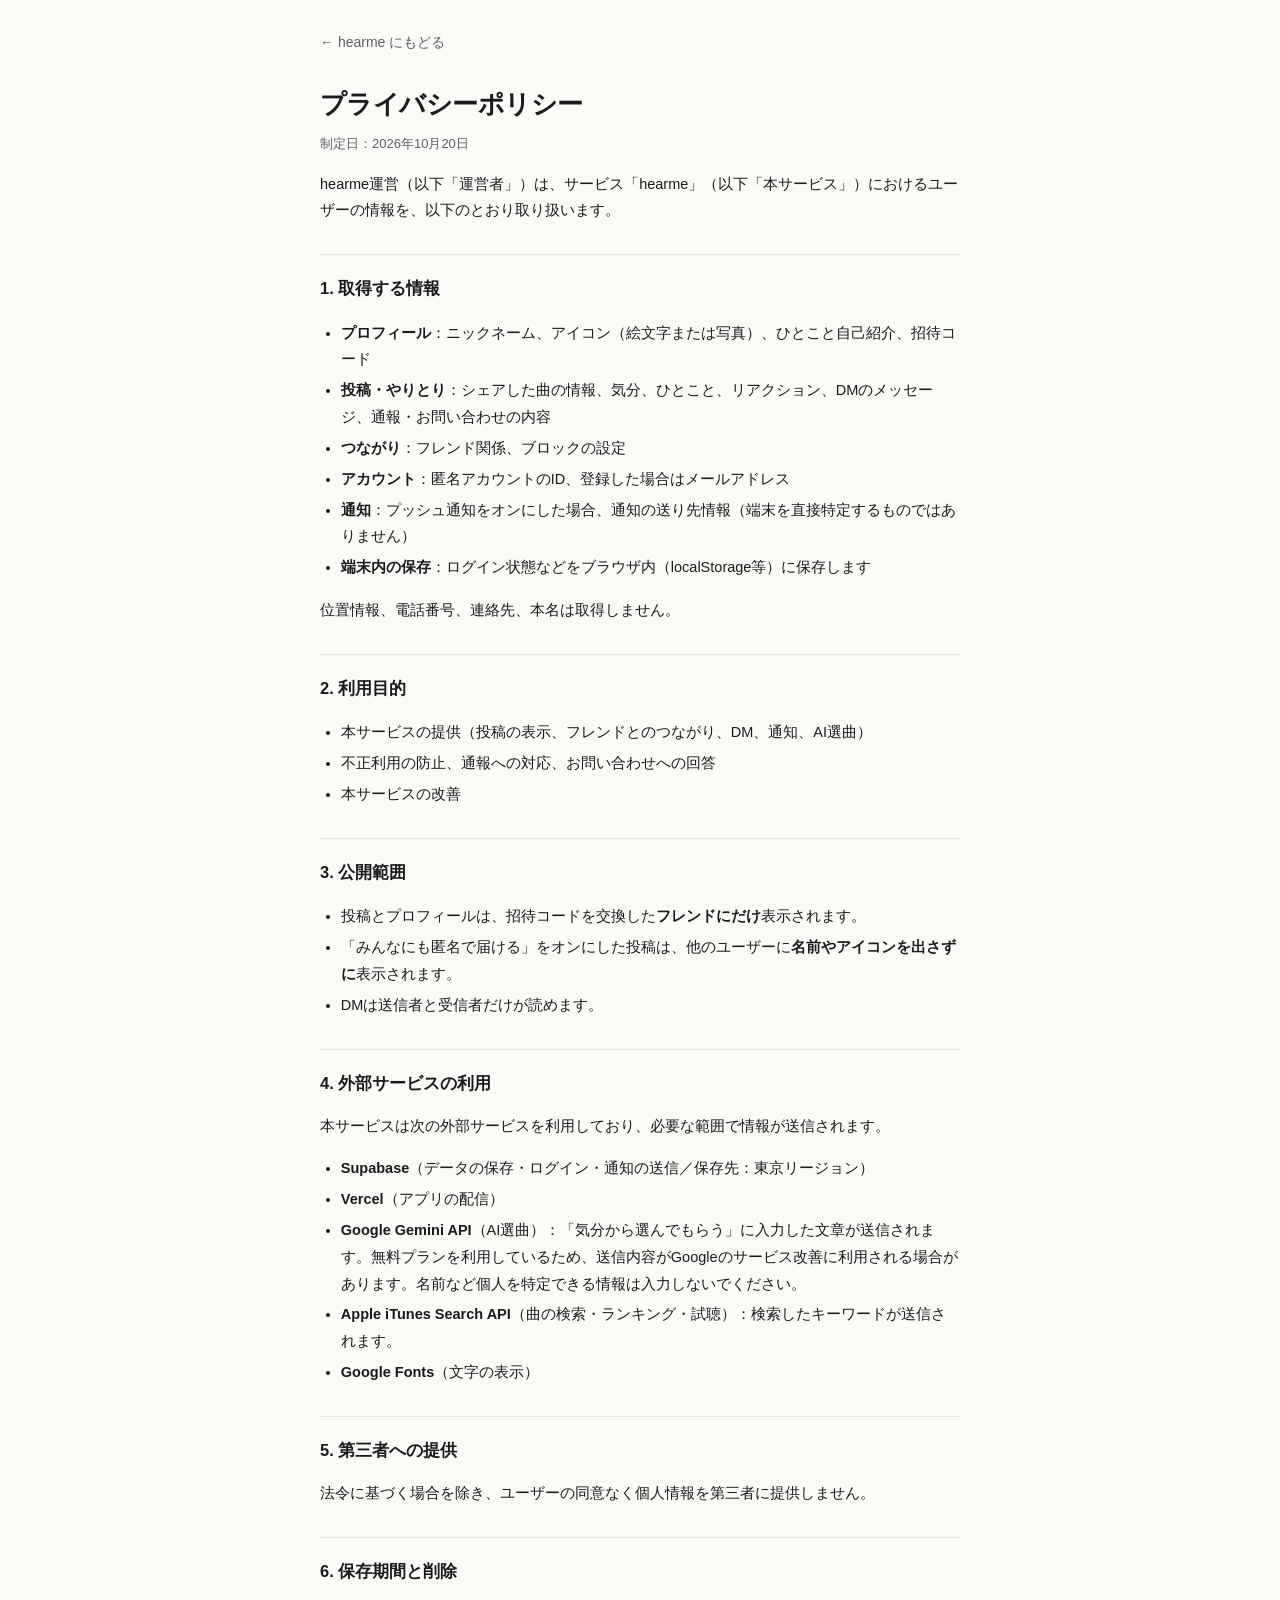
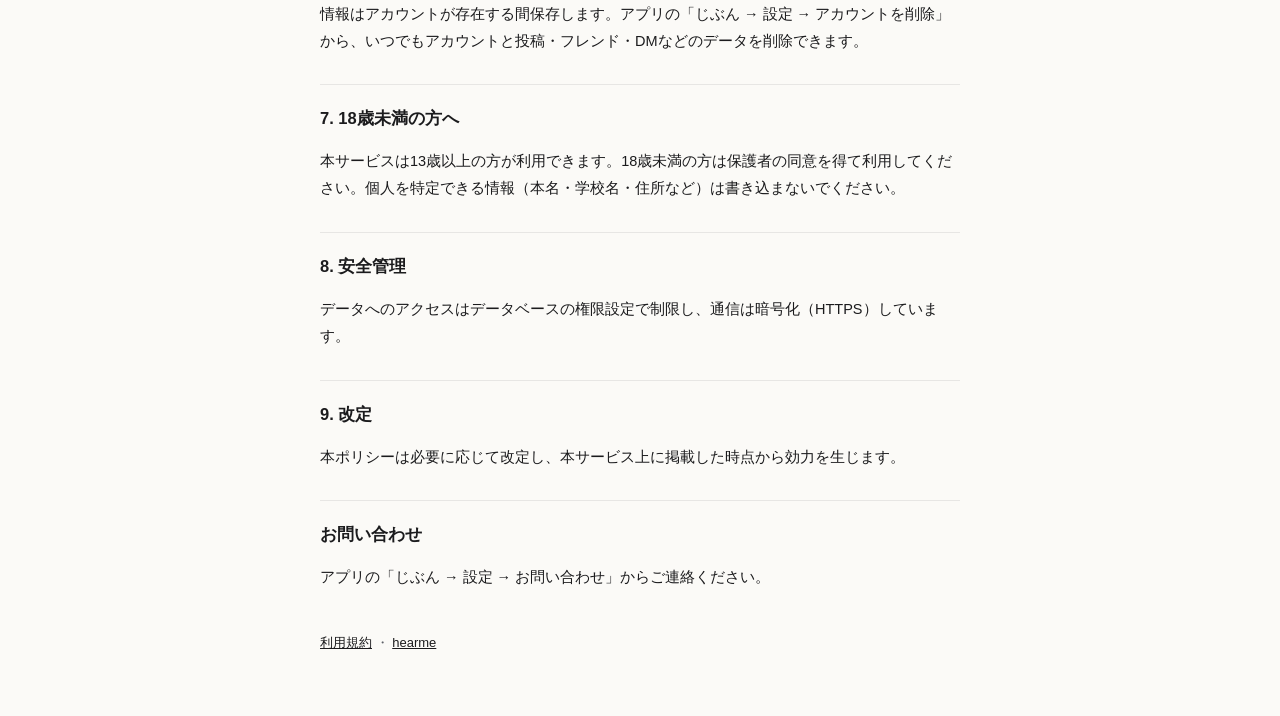
==== privacy.html @ 47c6258f "v7.1 公開準備：利用規約・プライバシーポリシー・13歳以上の同意、通報理由の選択、アプリ内お問い合わせ、ホーム画面追加の案内、OGP画像、manifestのショートカット Co-Authored-" ====
<!DOCTYPE html>
<html lang="ja">
<head>
<meta charset="UTF-8">
<meta name="viewport" content="width=device-width,initial-scale=1,viewport-fit=cover">
<meta name="theme-color" content="#070708">
<title>プライバシーポリシー | hearme</title>
<link rel="icon" type="image/png" href="/favicon-32.png">
<link rel="stylesheet" href="/legal.css">
</head>
<body>
<main>
  <a class="back" href="/">← hearme にもどる</a>
  <h1>プライバシーポリシー</h1>
  <p class="date">制定日：2026年10月20日</p>

  <p>hearme運営（以下「運営者」）は、サービス「hearme」（以下「本サービス」）におけるユーザーの情報を、以下のとおり取り扱います。</p>

  <h2>1. 取得する情報</h2>
  <ul>
    <li><strong>プロフィール</strong>：ニックネーム、アイコン（絵文字または写真）、ひとこと自己紹介、招待コード</li>
    <li><strong>投稿・やりとり</strong>：シェアした曲の情報、気分、ひとこと、リアクション、DMのメッセージ、通報・お問い合わせの内容</li>
    <li><strong>つながり</strong>：フレンド関係、ブロックの設定</li>
    <li><strong>アカウント</strong>：匿名アカウントのID、登録した場合はメールアドレス</li>
    <li><strong>通知</strong>：プッシュ通知をオンにした場合、通知の送り先情報（端末を直接特定するものではありません）</li>
    <li><strong>端末内の保存</strong>：ログイン状態などをブラウザ内（localStorage等）に保存します</li>
  </ul>
  <p>位置情報、電話番号、連絡先、本名は取得しません。</p>

  <h2>2. 利用目的</h2>
  <ul>
    <li>本サービスの提供（投稿の表示、フレンドとのつながり、DM、通知、AI選曲）</li>
    <li>不正利用の防止、通報への対応、お問い合わせへの回答</li>
    <li>本サービスの改善</li>
  </ul>

  <h2>3. 公開範囲</h2>
  <ul>
    <li>投稿とプロフィールは、招待コードを交換した<strong>フレンドにだけ</strong>表示されます。</li>
    <li>「みんなにも匿名で届ける」をオンにした投稿は、他のユーザーに<strong>名前やアイコンを出さずに</strong>表示されます。</li>
    <li>DMは送信者と受信者だけが読めます。</li>
  </ul>

  <h2>4. 外部サービスの利用</h2>
  <p>本サービスは次の外部サービスを利用しており、必要な範囲で情報が送信されます。</p>
  <ul>
    <li><strong>Supabase</strong>（データの保存・ログイン・通知の送信／保存先：東京リージョン）</li>
    <li><strong>Vercel</strong>（アプリの配信）</li>
    <li><strong>Google Gemini API</strong>（AI選曲）：「気分から選んでもらう」に入力した文章が送信されます。無料プランを利用しているため、送信内容がGoogleのサービス改善に利用される場合があります。名前など個人を特定できる情報は入力しないでください。</li>
    <li><strong>Apple iTunes Search API</strong>（曲の検索・ランキング・試聴）：検索したキーワードが送信されます。</li>
    <li><strong>Google Fonts</strong>（文字の表示）</li>
  </ul>

  <h2>5. 第三者への提供</h2>
  <p>法令に基づく場合を除き、ユーザーの同意なく個人情報を第三者に提供しません。</p>

  <h2>6. 保存期間と削除</h2>
  <p>情報はアカウントが存在する間保存します。アプリの「じぶん → 設定 → アカウントを削除」から、いつでもアカウントと投稿・フレンド・DMなどのデータを削除できます。</p>

  <h2>7. 18歳未満の方へ</h2>
  <p>本サービスは13歳以上の方が利用できます。18歳未満の方は保護者の同意を得て利用してください。個人を特定できる情報（本名・学校名・住所など）は書き込まないでください。</p>

  <h2>8. 安全管理</h2>
  <p>データへのアクセスはデータベースの権限設定で制限し、通信は暗号化（HTTPS）しています。</p>

  <h2>9. 改定</h2>
  <p>本ポリシーは必要に応じて改定し、本サービス上に掲載した時点から効力を生じます。</p>

  <h2>お問い合わせ</h2>
  <p>アプリの「じぶん → 設定 → お問い合わせ」からご連絡ください。</p>

  <p class="foot"><a href="/terms.html">利用規約</a> ・ <a href="/">hearme</a></p>
</main>
</body>
</html>
---- legal.css ----
:root{--bg:#070708;--tx:#eceae7;--tx2:#8a8d95;--cr:#e9e4d8;--ln:rgba(255,255,255,.08);}
@media (prefers-color-scheme: light){:root:not([data-theme="dark"]){--bg:#fbfaf7;--tx:#1b1b1d;--tx2:#5d6068;--cr:#1b1b1d;--ln:rgba(0,0,0,.08);}}
*{box-sizing:border-box;}
html,body{margin:0;background:var(--bg);color:var(--tx);}
body{font-family:'DM Sans',-apple-system,BlinkMacSystemFont,'Hiragino Sans','Noto Sans JP',sans-serif;line-height:1.85;-webkit-font-smoothing:antialiased;}
main{max-width:680px;margin:0 auto;padding:calc(env(safe-area-inset-top,0px) + 24px) 20px calc(env(safe-area-inset-bottom,0px) + 48px);}
h1{font-size:26px;letter-spacing:-.02em;margin:18px 0 4px;}
h2{font-size:16.5px;margin:30px 0 8px;padding-top:18px;border-top:1px solid var(--ln);}
p,li{font-size:14.5px;}
ul,ol{padding-left:1.3em;}
li{margin:4px 0;}
.date{color:var(--tx2);font-size:13px;margin-top:0;}
.back{display:inline-block;color:var(--tx2);text-decoration:none;font-size:14px;padding:6px 0;}
a{color:var(--cr);}
.foot{margin-top:40px;color:var(--tx2);font-size:13px;}
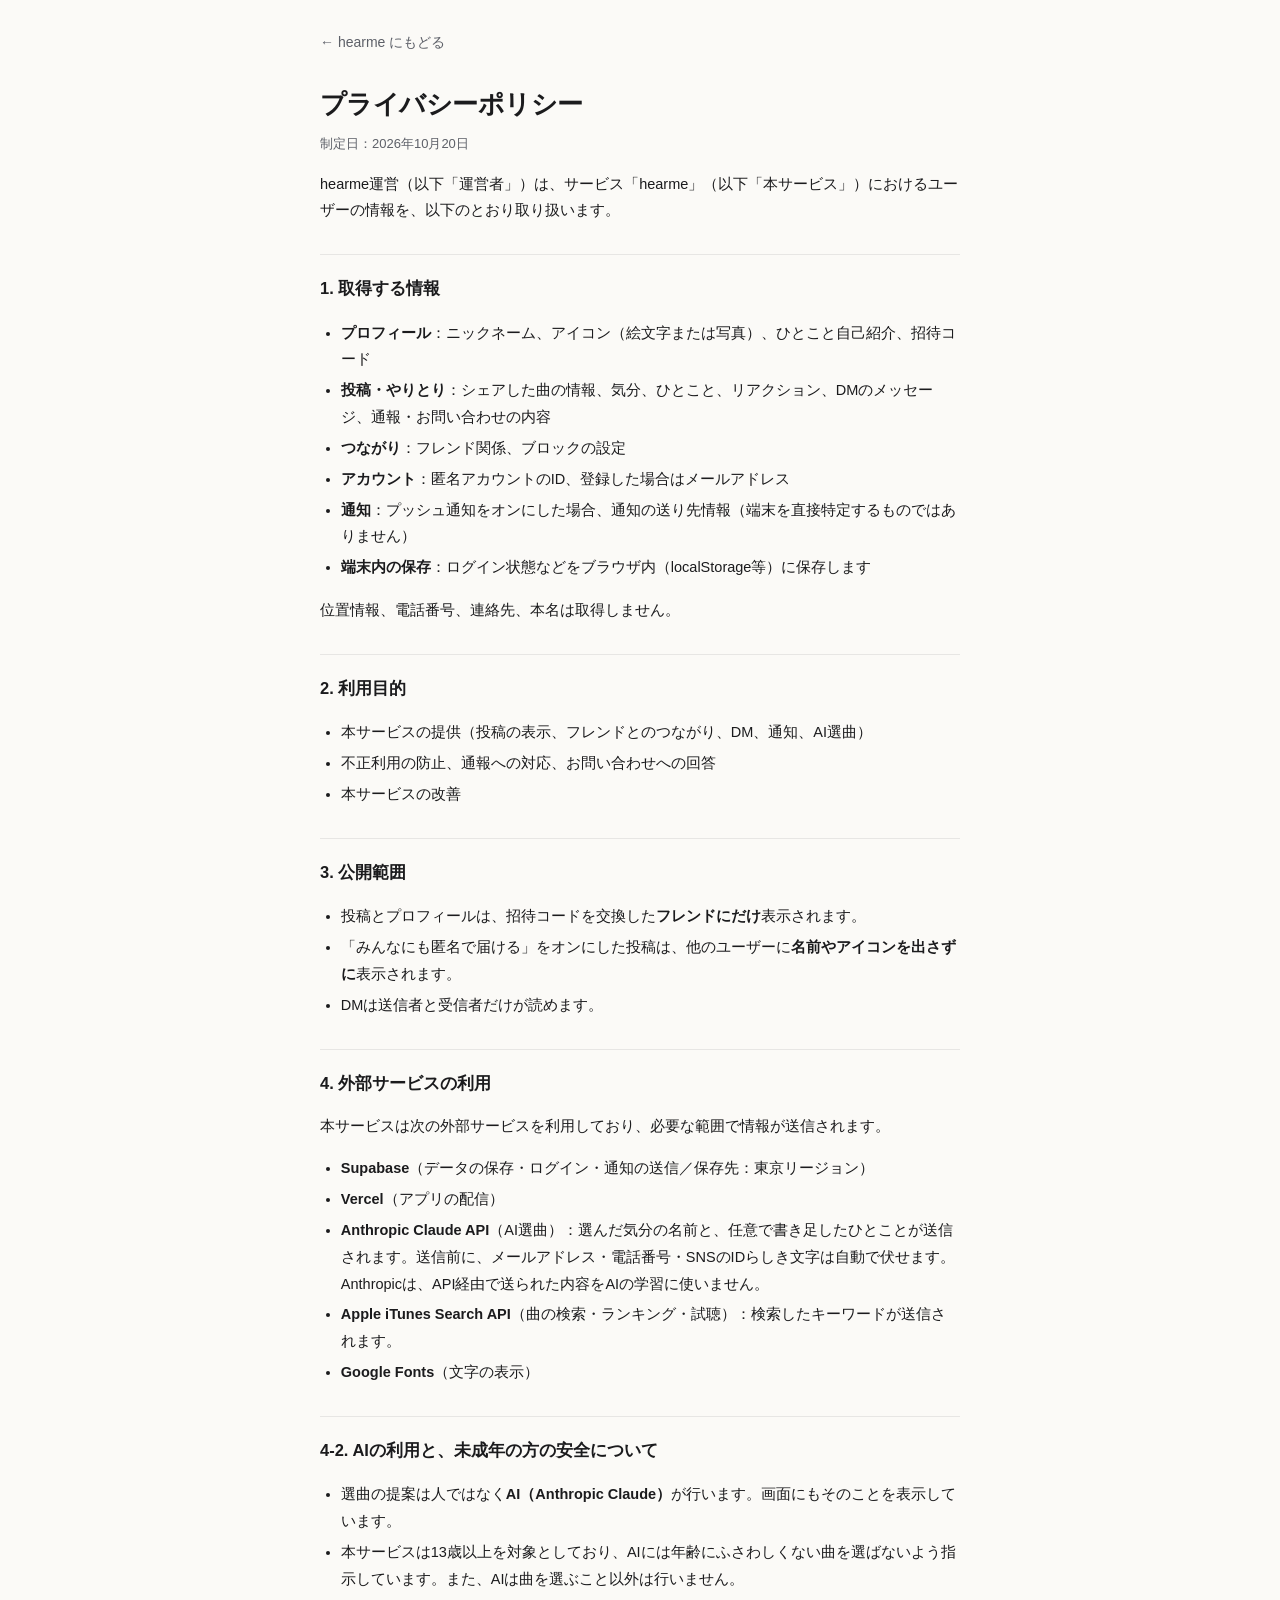
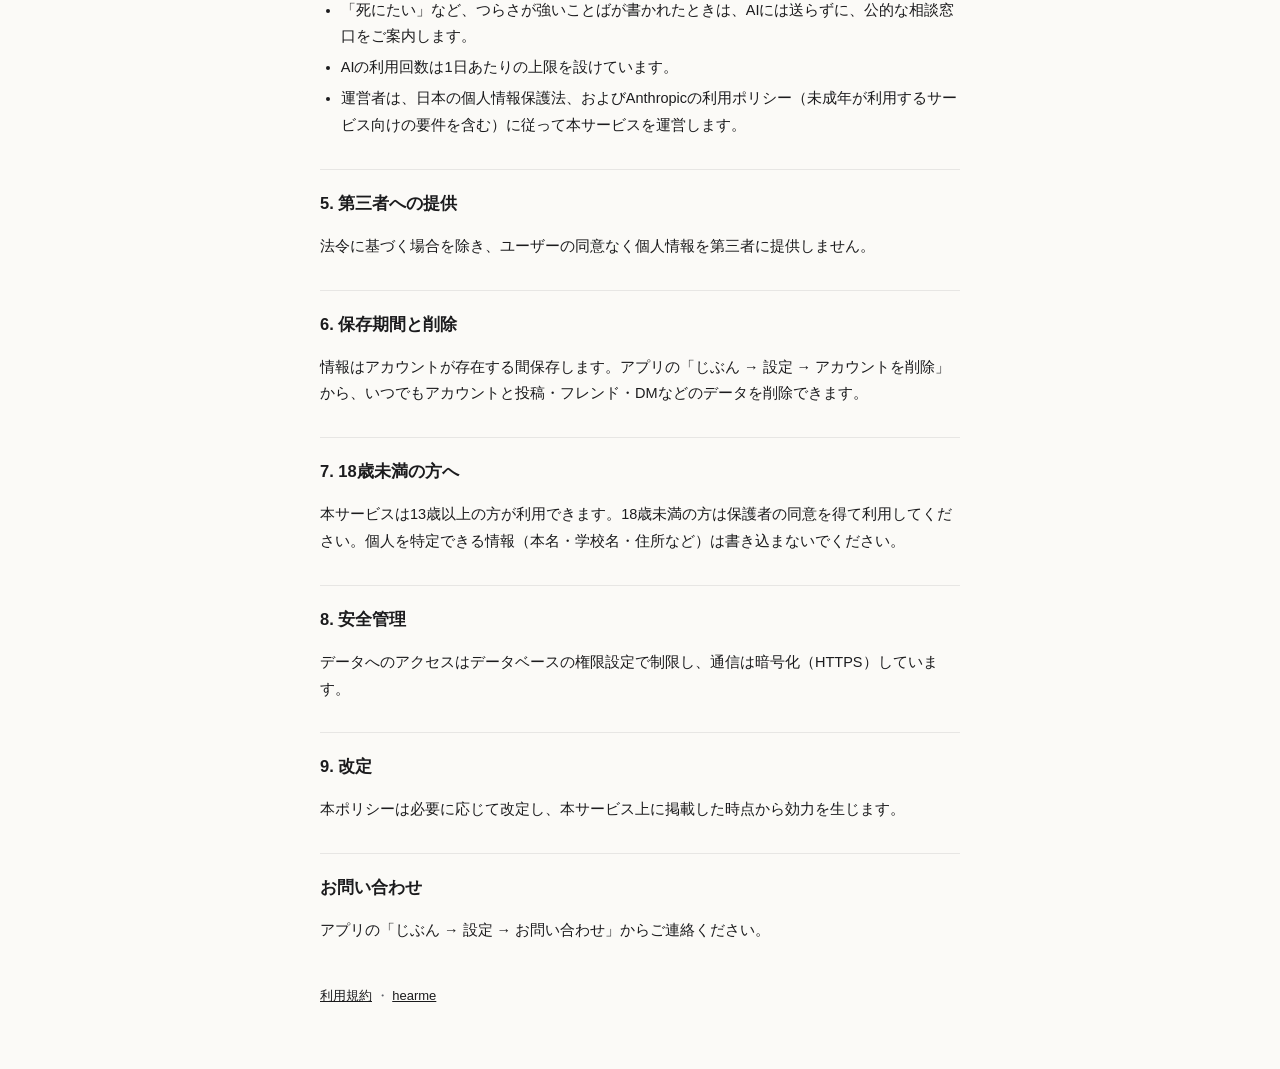
==== commit 7e1a225d: "v10.3.1 AI選曲を Anthropic Claude に切替（未成年向け安全対策：AI表示・年齢に合わない曲を除外・つらいことばは相談窓口へ・個人情報を伏せて送信） Co-Authored-B" ====
--- a/privacy.html
+++ b/privacy.html
@@ -46,9 +46,18 @@
   <ul>
     <li><strong>Supabase</strong>（データの保存・ログイン・通知の送信／保存先：東京リージョン）</li>
     <li><strong>Vercel</strong>（アプリの配信）</li>
-    <li><strong>Google Gemini API</strong>（AI選曲）：「気分から選んでもらう」に入力した文章が送信されます。無料プランを利用しているため、送信内容がGoogleのサービス改善に利用される場合があります。名前など個人を特定できる情報は入力しないでください。</li>
+    <li><strong>Anthropic Claude API</strong>（AI選曲）：選んだ気分の名前と、任意で書き足したひとことが送信されます。送信前に、メールアドレス・電話番号・SNSのIDらしき文字は自動で伏せます。Anthropicは、API経由で送られた内容をAIの学習に使いません。</li>
     <li><strong>Apple iTunes Search API</strong>（曲の検索・ランキング・試聴）：検索したキーワードが送信されます。</li>
     <li><strong>Google Fonts</strong>（文字の表示）</li>
+  </ul>
+
+  <h2>4-2. AIの利用と、未成年の方の安全について</h2>
+  <ul>
+    <li>選曲の提案は人ではなく<strong>AI（Anthropic Claude）</strong>が行います。画面にもそのことを表示しています。</li>
+    <li>本サービスは13歳以上を対象としており、AIには年齢にふさわしくない曲を選ばないよう指示しています。また、AIは曲を選ぶこと以外は行いません。</li>
+    <li>「死にたい」など、つらさが強いことばが書かれたときは、AIには送らずに、公的な相談窓口をご案内します。</li>
+    <li>AIの利用回数は1日あたりの上限を設けています。</li>
+    <li>運営者は、日本の個人情報保護法、およびAnthropicの利用ポリシー（未成年が利用するサービス向けの要件を含む）に従って本サービスを運営します。</li>
   </ul>
 
   <h2>5. 第三者への提供</h2>
